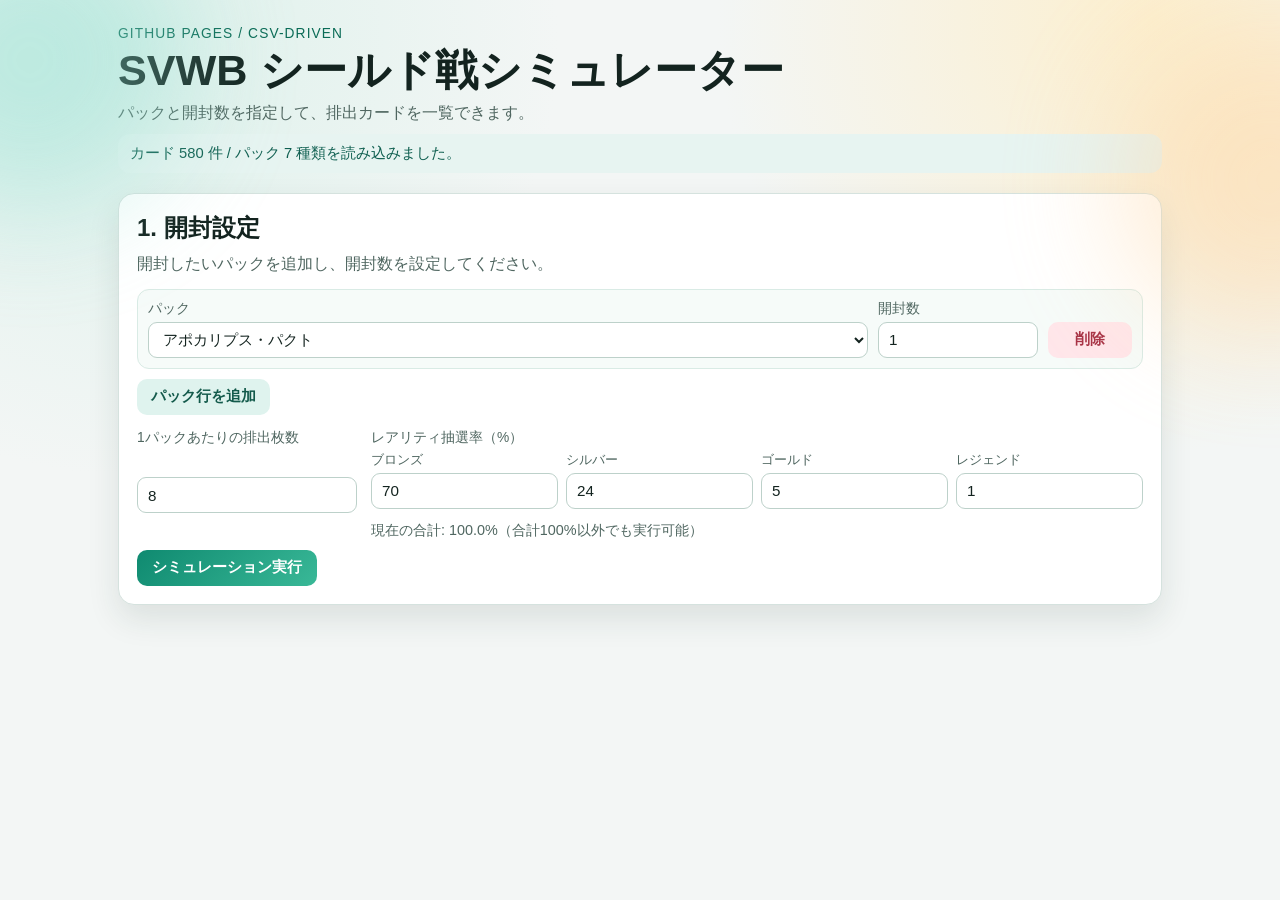
==== docs/index.html @ 07d59427 "feat: 排出カード一覧にクラス絞り込みとレアリティソートを追加" ====
<!doctype html>
<html lang="ja">
  <head>
    <meta charset="UTF-8" />
    <meta name="viewport" content="width=device-width, initial-scale=1.0" />
    <title>SVWB シールド戦シミュレーター</title>
    <link rel="stylesheet" href="./styles.css" />
  </head>
  <body>
    <div class="ambient ambient-left"></div>
    <div class="ambient ambient-right"></div>

    <main class="page">
      <header class="hero">
        <p class="hero-kicker">GitHub Pages / CSV-Driven</p>
        <h1>SVWB シールド戦シミュレーター</h1>
        <p class="hero-description">
          パックと開封数を指定して、排出カードを一覧できます。
        </p>
        <p id="dataStatus" class="status">カードデータを読み込み中...</p>
      </header>

      <section class="panel">
        <h2>1. 開封設定</h2>
        <p class="panel-description">
          開封したいパックを追加し、開封数を設定してください。
        </p>

        <div id="packRows" class="pack-rows"></div>
        <div class="pack-actions">
          <button id="addPackRow" type="button" class="secondary-btn">パック行を追加</button>
        </div>

        <div class="config-grid">
          <label class="field">
            <span>1パックあたりの排出枚数</span>
            <input id="cardsPerPack" type="number" min="1" max="20" step="1" value="8" />
          </label>
          <div class="field">
            <span>レアリティ抽選率（%）</span>
            <div class="rate-grid">
              <label>ブロンズ<input id="rateBronze" type="number" min="0" step="0.1" value="70" /></label>
              <label>シルバー<input id="rateSilver" type="number" min="0" step="0.1" value="24" /></label>
              <label>ゴールド<input id="rateGold" type="number" min="0" step="0.1" value="5" /></label>
              <label>レジェンド<input id="rateLegend" type="number" min="0" step="0.1" value="1" /></label>
            </div>
            <p id="rateHint" class="help-text"></p>
          </div>
        </div>

        <div class="simulate-actions">
          <button id="simulateButton" type="button" class="primary-btn">シミュレーション実行</button>
        </div>
        <p id="errorMessage" class="error-text" hidden></p>
      </section>

      <section id="resultsSection" class="panel" hidden>
        <h2>2. 排出結果</h2>
        <div class="stats">
          <div class="stat-card">
            <div class="stat-label">開封パック総数</div>
            <div id="totalOpenedPacks" class="stat-value">0</div>
          </div>
          <div class="stat-card">
            <div class="stat-label">排出カード総数</div>
            <div id="totalDrawnCards" class="stat-value">0</div>
          </div>
          <div class="stat-card">
            <div class="stat-label">ユニークカード数</div>
            <div id="uniqueDrawnCards" class="stat-value">0</div>
          </div>
        </div>

        <div class="summary-grid">
          <article class="summary-card">
            <h3>パック別</h3>
            <table>
              <thead>
                <tr><th>パック</th><th>枚数</th></tr>
              </thead>
              <tbody id="packSummaryBody"></tbody>
            </table>
          </article>
          <article class="summary-card">
            <h3>クラス別</h3>
            <table>
              <thead>
                <tr><th>クラス</th><th>枚数</th></tr>
              </thead>
              <tbody id="classSummaryBody"></tbody>
            </table>
          </article>
          <article class="summary-card">
            <h3>レアリティ別</h3>
            <table>
              <thead>
                <tr><th>レアリティ</th><th>枚数</th></tr>
              </thead>
              <tbody id="raritySummaryBody"></tbody>
            </table>
          </article>
        </div>

        <h3>排出カード一覧（集計）</h3>
        <div class="result-toolbar">
          <label class="field">
            <span>クラス絞り込み</span>
            <select id="resultClassFilter">
              <option value="">全クラス</option>
              <option value="エルフ">エルフ + ニュートラル</option>
              <option value="ロイヤル">ロイヤル + ニュートラル</option>
              <option value="ウィッチ">ウィッチ + ニュートラル</option>
              <option value="ドラゴン">ドラゴン + ニュートラル</option>
              <option value="ナイトメア">ナイトメア + ニュートラル</option>
              <option value="ビショップ">ビショップ + ニュートラル</option>
              <option value="ネメシス">ネメシス + ニュートラル</option>
            </select>
          </label>
          <label class="field">
            <span>レアリティソート</span>
            <select id="resultRaritySort">
              <option value="">既定（枚数順）</option>
              <option value="desc">高い順（レジェンド → ブロンズ）</option>
              <option value="asc">低い順（ブロンズ → レジェンド）</option>
            </select>
          </label>
        </div>
        <p class="help-text result-help">ニュートラルは単体では絞り込めず、各クラス絞り込み時に一緒に表示します。</p>
        <div class="table-wrap">
          <table class="result-table">
            <thead>
              <tr>
                <th>枚数</th>
                <th>パック名</th>
                <th>カード名</th>
                <th>クラス</th>
                <th>レアリティ</th>
              </tr>
            </thead>
            <tbody id="resultTableBody"></tbody>
          </table>
        </div>
      </section>
    </main>

    <template id="packRowTemplate">
      <div class="pack-row">
        <label class="field pack-name">
          <span>パック</span>
          <select class="pack-select"></select>
        </label>
        <label class="field pack-count">
          <span>開封数</span>
          <input class="pack-count-input" type="number" min="0" step="1" value="1" />
        </label>
        <button type="button" class="danger-btn remove-pack-row">削除</button>
      </div>
    </template>

    <script src="./app.js" defer></script>
  </body>
</html>
---- docs/styles.css ----
:root {
  --bg: #f3f6f5;
  --ink: #13231f;
  --ink-soft: #4f6660;
  --panel: #ffffff;
  --border: #d5e2de;
  --accent: #0f8a70;
  --accent-strong: #0a6b56;
  --warning: #a85d00;
  --danger: #a83245;
  --shadow: 0 14px 32px rgba(23, 57, 50, 0.11);
  --class-elf-bg: #e7f6e8;
  --class-royal-bg: #fff8d9;
  --class-witch-bg: #e5f0ff;
  --class-dragon-bg: #ffefdc;
  --class-nightmare-bg: #ffe5e5;
  --class-bishop-bg: #fafafa;
  --class-nemesis-bg: #e2f8ff;
  --class-neutral-bg: #ececec;
}

*,
*::before,
*::after {
  box-sizing: border-box;
}

body {
  margin: 0;
  min-height: 100vh;
  background: radial-gradient(circle at 10% 5%, #ddf1eb 0%, transparent 30%),
    radial-gradient(circle at 90% 2%, #fcefcf 0%, transparent 30%), var(--bg);
  color: var(--ink);
  font-family: "Hiragino Sans", "Hiragino Kaku Gothic ProN", "Noto Sans JP", sans-serif;
}

.ambient {
  position: fixed;
  width: 300px;
  height: 300px;
  border-radius: 50%;
  filter: blur(60px);
  opacity: 0.45;
  pointer-events: none;
}

.ambient-left {
  left: -120px;
  top: -90px;
  background: #91e0d1;
}

.ambient-right {
  right: -140px;
  top: 30px;
  background: #ffd49f;
}

.page {
  max-width: 1080px;
  margin: 0 auto;
  padding: 26px 18px 54px;
}

.hero {
  margin-bottom: 20px;
}

.hero-kicker {
  margin: 0;
  color: var(--accent-strong);
  font-size: 0.86rem;
  letter-spacing: 0.08em;
  text-transform: uppercase;
}

.hero h1 {
  margin: 6px 0 8px;
  font-size: clamp(1.8rem, 4vw, 2.7rem);
  line-height: 1.1;
}

.hero-description {
  margin: 0 0 10px;
  color: var(--ink-soft);
}

.status {
  margin: 0;
  padding: 10px 12px;
  border-radius: 12px;
  font-size: 0.92rem;
  background: #e7f4f1;
  color: #0f5f50;
}

.status.error {
  background: #fdeced;
  color: #912639;
}

.panel {
  background: var(--panel);
  border: 1px solid var(--border);
  border-radius: 16px;
  box-shadow: var(--shadow);
  padding: 18px;
  margin-bottom: 18px;
}

.panel h2,
.panel h3 {
  margin: 0 0 10px;
}

.panel-description {
  margin: 0 0 14px;
  color: var(--ink-soft);
}

.pack-rows {
  display: grid;
  gap: 10px;
}

.pack-row {
  display: grid;
  gap: 10px;
  grid-template-columns: 1fr 160px 84px;
  align-items: end;
  background: #f6fbf9;
  border: 1px solid #d9ebe5;
  border-radius: 12px;
  padding: 10px;
}

.field {
  display: grid;
  gap: 4px;
  font-size: 0.86rem;
}

.field > span {
  color: var(--ink-soft);
}

select,
input {
  width: 100%;
  border: 1px solid #bdd1ca;
  border-radius: 9px;
  height: 36px;
  padding: 0 10px;
  font-size: 0.95rem;
  color: var(--ink);
  background: #fff;
}

select:focus,
input:focus,
button:focus {
  outline: 2px solid #4ec2a9;
  outline-offset: 1px;
}

.pack-actions,
.simulate-actions {
  margin-top: 10px;
}

.config-grid {
  margin-top: 14px;
  display: grid;
  gap: 14px;
  grid-template-columns: 220px 1fr;
}

.rate-grid {
  display: grid;
  gap: 8px;
  grid-template-columns: repeat(4, minmax(120px, 1fr));
}

.rate-grid label {
  display: grid;
  gap: 4px;
  font-size: 0.84rem;
  color: var(--ink-soft);
}

.help-text {
  margin: 8px 0 0;
  color: var(--ink-soft);
  font-size: 0.9rem;
}

button {
  border: 0;
  border-radius: 10px;
  height: 36px;
  font-size: 0.92rem;
  font-weight: 700;
  cursor: pointer;
}

.primary-btn {
  background: linear-gradient(135deg, var(--accent), #39b897);
  color: #fff;
  min-width: 180px;
}

.secondary-btn {
  background: #dff3ee;
  color: #135a4b;
  padding: 0 14px;
}

.danger-btn {
  background: #ffe6ea;
  color: var(--danger);
}

.error-text {
  margin: 10px 0 0;
  color: var(--danger);
}

.stats {
  display: grid;
  gap: 10px;
  grid-template-columns: repeat(3, 1fr);
  margin-bottom: 12px;
}

.stat-card {
  border: 1px solid #d8e4e0;
  border-radius: 12px;
  padding: 10px;
  background: #f8fcfb;
}

.stat-label {
  color: var(--ink-soft);
  font-size: 0.82rem;
}

.stat-value {
  margin-top: 6px;
  font-size: 1.5rem;
  font-weight: 800;
}

.summary-grid {
  display: grid;
  gap: 10px;
  grid-template-columns: repeat(3, 1fr);
  margin-bottom: 12px;
}

.summary-card {
  border: 1px solid #d8e4e0;
  border-radius: 12px;
  background: #fff;
  padding: 10px;
}

.result-toolbar {
  display: grid;
  gap: 10px;
  grid-template-columns: repeat(2, minmax(220px, 1fr));
  margin: 8px 0 0;
}

.result-help {
  margin: 8px 0 10px;
}

table {
  width: 100%;
  border-collapse: collapse;
  table-layout: fixed;
}

th,
td {
  border-bottom: 1px solid #e7eeeb;
  padding: 7px 6px;
  text-align: left;
  font-size: 0.85rem;
  word-break: break-word;
}

th {
  color: var(--ink-soft);
  font-weight: 700;
}

.class-color-cell {
  font-weight: 600;
}

.class-color-elf {
  background: var(--class-elf-bg);
}

.class-color-royal {
  background: var(--class-royal-bg);
}

.class-color-witch {
  background: var(--class-witch-bg);
}

.class-color-dragon {
  background: var(--class-dragon-bg);
}

.class-color-nightmare {
  background: var(--class-nightmare-bg);
}

.class-color-bishop {
  background: var(--class-bishop-bg);
}

.class-color-nemesis {
  background: var(--class-nemesis-bg);
}

.class-color-neutral {
  background: var(--class-neutral-bg);
}

.table-wrap {
  overflow-x: auto;
  border: 1px solid #d8e4e0;
  border-radius: 12px;
}

.result-table {
  min-width: 700px;
}

@media (max-width: 960px) {
  .config-grid,
  .summary-grid,
  .stats {
    grid-template-columns: 1fr;
  }

  .rate-grid {
    grid-template-columns: repeat(2, minmax(120px, 1fr));
  }
}

@media (max-width: 700px) {
  .pack-row {
    grid-template-columns: 1fr;
  }

  .result-toolbar {
    grid-template-columns: 1fr;
  }

  .page {
    padding: 18px 12px 40px;
  }
}
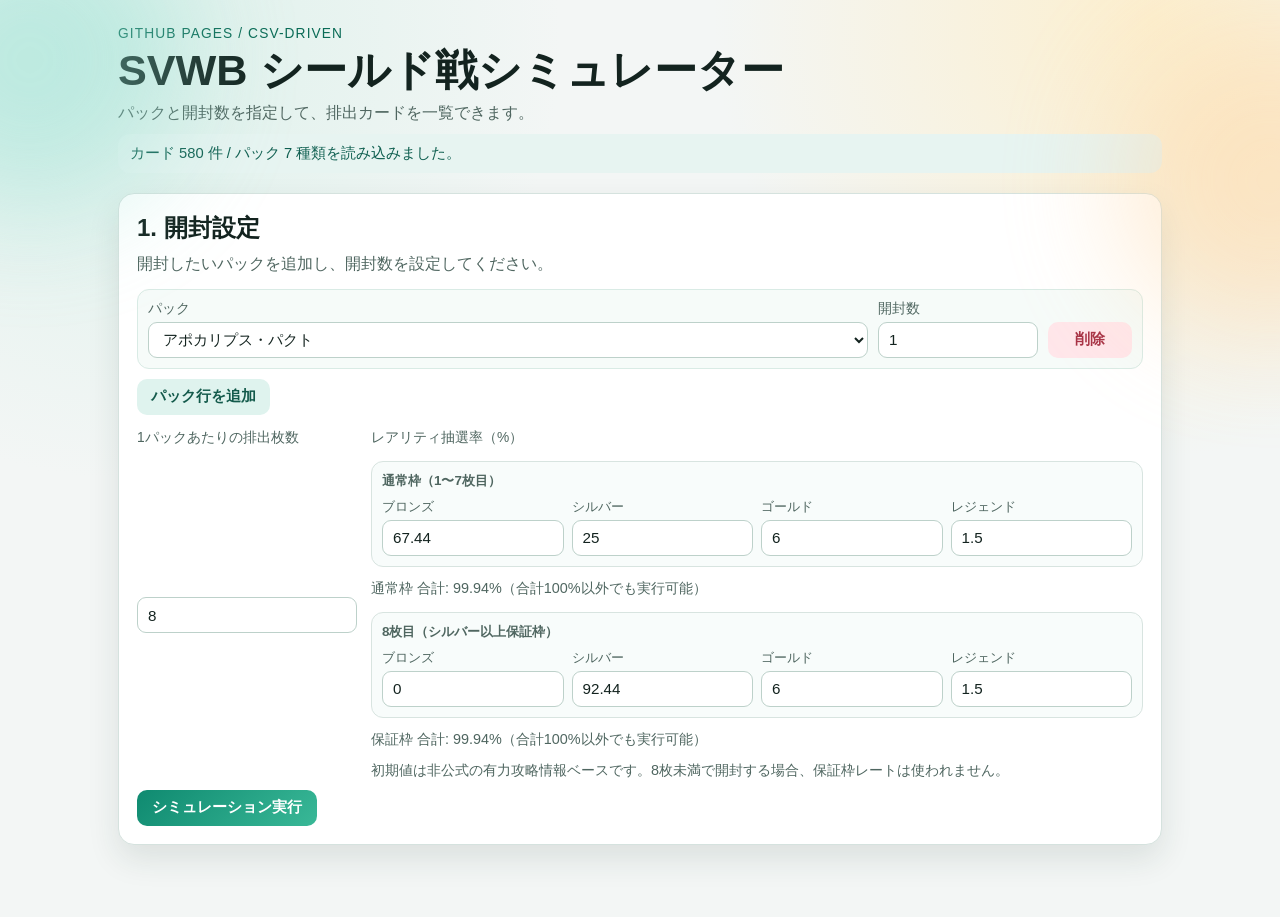
==== commit b1a6e789: "Update simulator rates for normal and guaranteed slots" ====
--- a/docs/index.html
+++ b/docs/index.html
@@ -38,13 +38,51 @@
           </label>
           <div class="field">
             <span>レアリティ抽選率（%）</span>
-            <div class="rate-grid">
-              <label>ブロンズ<input id="rateBronze" type="number" min="0" step="0.1" value="70" /></label>
-              <label>シルバー<input id="rateSilver" type="number" min="0" step="0.1" value="24" /></label>
-              <label>ゴールド<input id="rateGold" type="number" min="0" step="0.1" value="5" /></label>
-              <label>レジェンド<input id="rateLegend" type="number" min="0" step="0.1" value="1" /></label>
+            <div class="rate-block">
+              <p class="rate-block-title">通常枠（1〜7枚目）</p>
+              <div class="rate-grid">
+                <label
+                  >ブロンズ<input id="rateNormalBronze" type="number" min="0" step="0.01" value="67.44"
+                /></label>
+                <label
+                  >シルバー<input id="rateNormalSilver" type="number" min="0" step="0.01" value="25"
+                /></label>
+                <label
+                  >ゴールド<input id="rateNormalGold" type="number" min="0" step="0.01" value="6"
+                /></label>
+                <label
+                  >レジェンド<input id="rateNormalLegend" type="number" min="0" step="0.01" value="1.5"
+                /></label>
+              </div>
             </div>
-            <p id="rateHint" class="help-text"></p>
+            <p id="rateHintNormal" class="help-text"></p>
+
+            <div class="rate-block">
+              <p class="rate-block-title">8枚目（シルバー以上保証枠）</p>
+              <div class="rate-grid">
+                <label
+                  >ブロンズ<input id="rateGuaranteedBronze" type="number" min="0" step="0.01" value="0"
+                /></label>
+                <label
+                  >シルバー<input id="rateGuaranteedSilver" type="number" min="0" step="0.01" value="92.44"
+                /></label>
+                <label
+                  >ゴールド<input id="rateGuaranteedGold" type="number" min="0" step="0.01" value="6"
+                /></label>
+                <label
+                  >レジェンド<input
+                    id="rateGuaranteedLegend"
+                    type="number"
+                    min="0"
+                    step="0.01"
+                    value="1.5"
+                /></label>
+              </div>
+            </div>
+            <p id="rateHintGuaranteed" class="help-text"></p>
+            <p class="help-text">
+              初期値は非公式の有力攻略情報ベースです。8枚未満で開封する場合、保証枠レートは使われません。
+            </p>
           </div>
         </div>
 
--- a/docs/styles.css
+++ b/docs/styles.css
@@ -181,6 +181,21 @@
   grid-template-columns: repeat(4, minmax(120px, 1fr));
 }
 
+.rate-block {
+  margin-top: 10px;
+  padding: 10px;
+  border: 1px solid #d8e4e0;
+  border-radius: 12px;
+  background: #f8fcfb;
+}
+
+.rate-block-title {
+  margin: 0 0 8px;
+  font-size: 0.84rem;
+  font-weight: 700;
+  color: var(--ink-soft);
+}
+
 .rate-grid label {
   display: grid;
   gap: 4px;
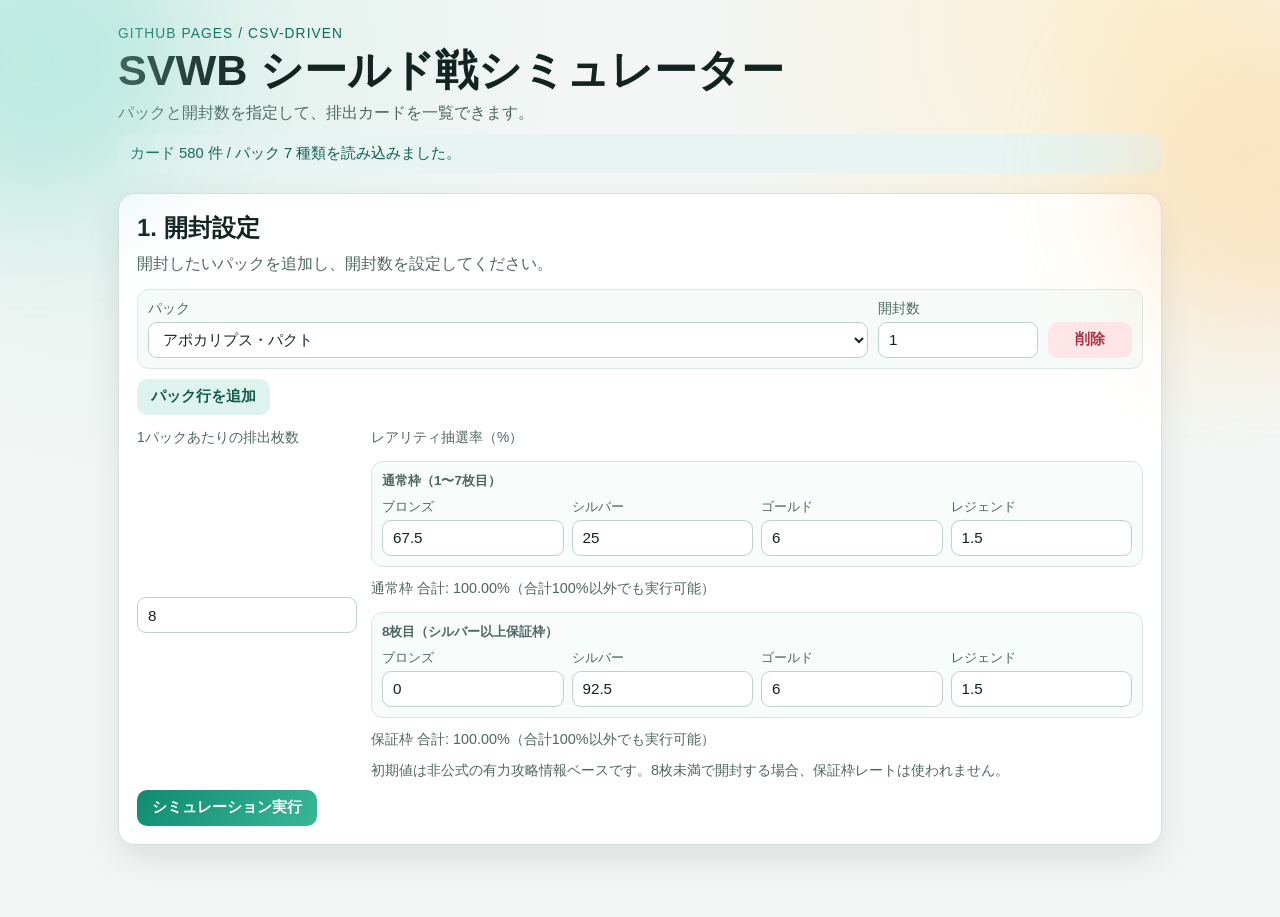
==== commit 7ea1b73d: "fix: assetsにキャッシュバスターを付与" ====
--- a/docs/index.html
+++ b/docs/index.html
@@ -4,7 +4,7 @@
     <meta charset="UTF-8" />
     <meta name="viewport" content="width=device-width, initial-scale=1.0" />
     <title>SVWB シールド戦シミュレーター</title>
-    <link rel="stylesheet" href="./styles.css" />
+    <link rel="stylesheet" href="./styles.css?v=20260421b" />
   </head>
   <body>
     <div class="ambient ambient-left"></div>
@@ -42,7 +42,7 @@
               <p class="rate-block-title">通常枠（1〜7枚目）</p>
               <div class="rate-grid">
                 <label
-                  >ブロンズ<input id="rateNormalBronze" type="number" min="0" step="0.01" value="67.44"
+                  >ブロンズ<input id="rateNormalBronze" type="number" min="0" step="0.01" value="67.5"
                 /></label>
                 <label
                   >シルバー<input id="rateNormalSilver" type="number" min="0" step="0.01" value="25"
@@ -64,7 +64,7 @@
                   >ブロンズ<input id="rateGuaranteedBronze" type="number" min="0" step="0.01" value="0"
                 /></label>
                 <label
-                  >シルバー<input id="rateGuaranteedSilver" type="number" min="0" step="0.01" value="92.44"
+                  >シルバー<input id="rateGuaranteedSilver" type="number" min="0" step="0.01" value="92.5"
                 /></label>
                 <label
                   >ゴールド<input id="rateGuaranteedGold" type="number" min="0" step="0.01" value="6"
@@ -195,6 +195,6 @@
       </div>
     </template>
 
-    <script src="./app.js" defer></script>
+    <script src="./app.js?v=20260421b" defer></script>
   </body>
 </html>
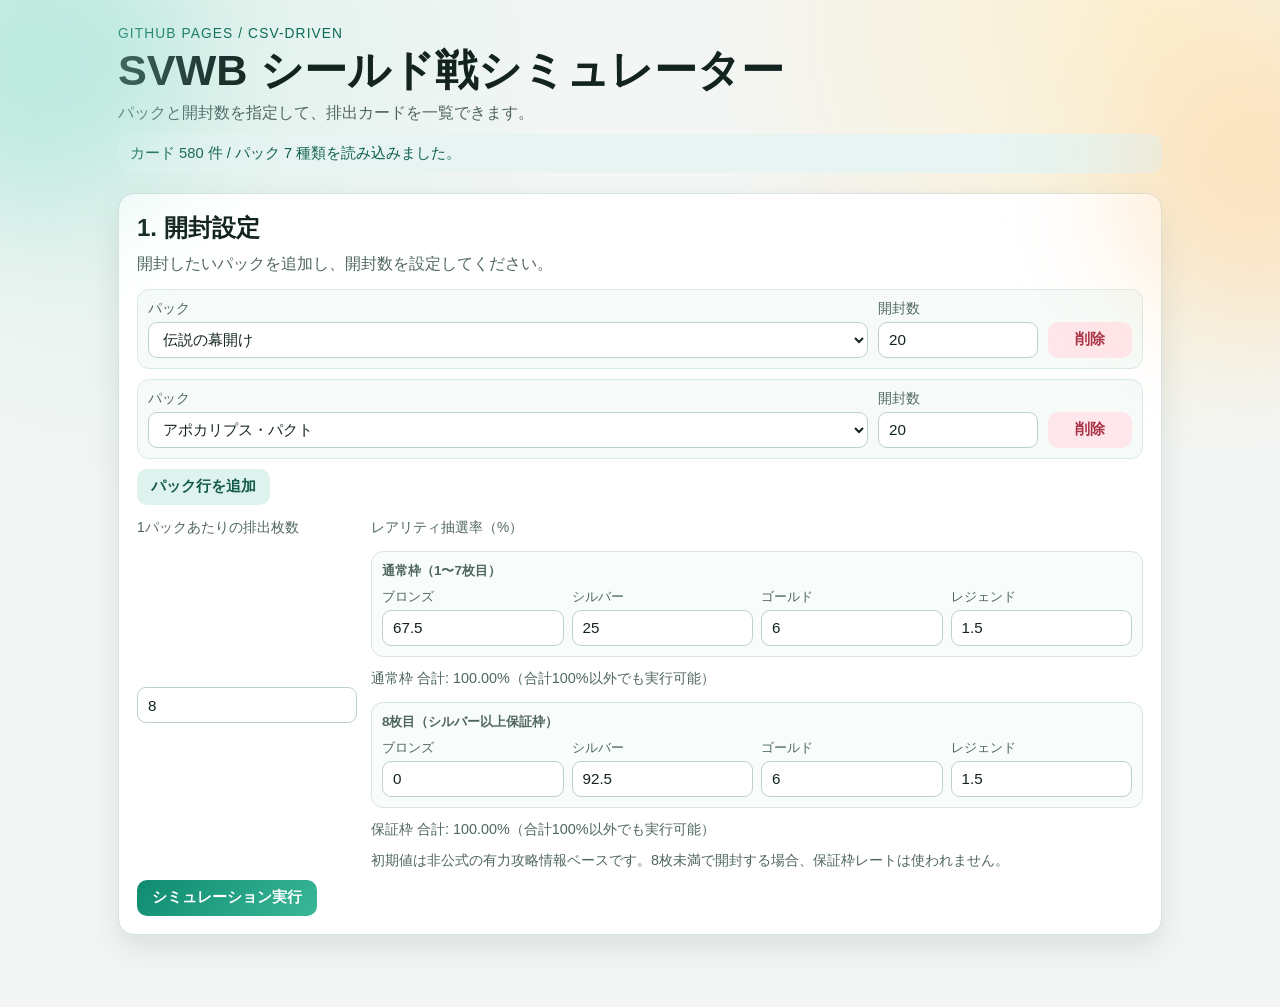
==== commit dad39727: "Add official card detail links to CSV and simulator UI" ====
--- a/docs/index.html
+++ b/docs/index.html
@@ -4,7 +4,7 @@
     <meta charset="UTF-8" />
     <meta name="viewport" content="width=device-width, initial-scale=1.0" />
     <title>SVWB シールド戦シミュレーター</title>
-    <link rel="stylesheet" href="./styles.css?v=20260421b" />
+    <link rel="stylesheet" href="./styles.css?v=20260421c" />
   </head>
   <body>
     <div class="ambient ambient-left"></div>
@@ -195,6 +195,6 @@
       </div>
     </template>
 
-    <script src="./app.js?v=20260421b" defer></script>
+    <script src="./app.js?v=20260421c" defer></script>
   </body>
 </html>
--- a/docs/styles.css
+++ b/docs/styles.css
@@ -310,6 +310,16 @@
   font-weight: 700;
 }
 
+.card-link {
+  color: var(--accent-strong);
+  text-decoration: underline;
+  text-underline-offset: 2px;
+}
+
+.card-link:hover {
+  color: var(--accent);
+}
+
 .class-color-cell {
   font-weight: 600;
 }
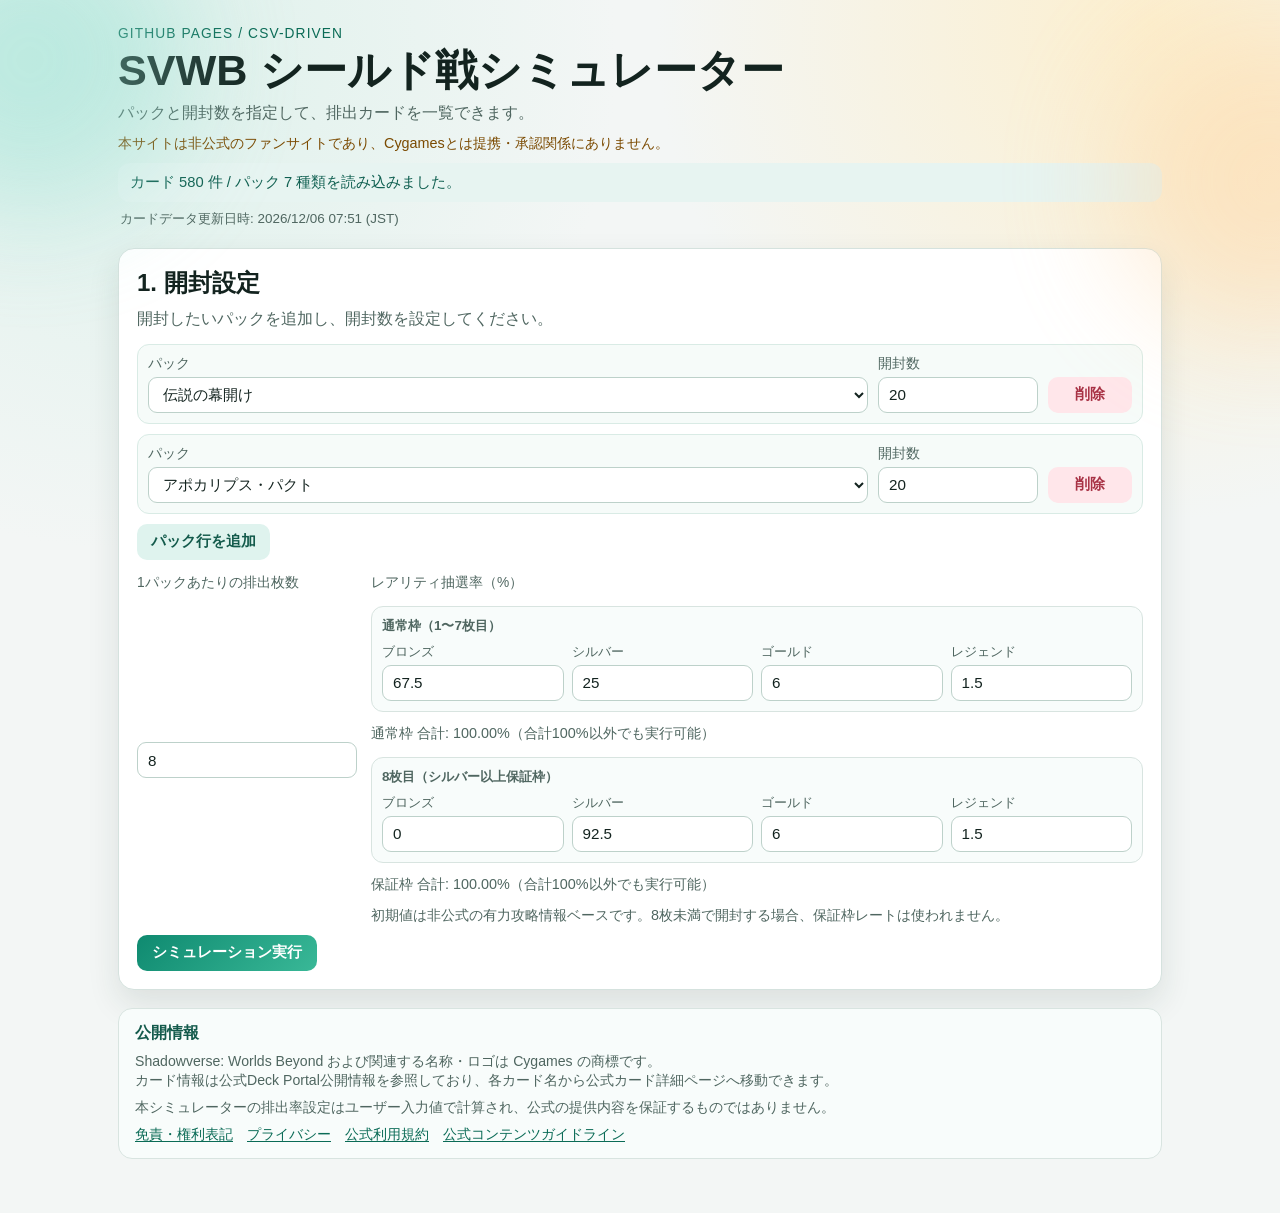
==== commit 5f9484a3: "Harden public-release setup for GitHub Pages" ====
--- a/docs/index.html
+++ b/docs/index.html
@@ -4,7 +4,12 @@
     <meta charset="UTF-8" />
     <meta name="viewport" content="width=device-width, initial-scale=1.0" />
     <title>SVWB シールド戦シミュレーター</title>
-    <link rel="stylesheet" href="./styles.css?v=20260421c" />
+    <meta
+      name="description"
+      content="SVWBのパック開封をシミュレーションできる非公式ファンサイトです。"
+    />
+    <meta name="robots" content="index,follow" />
+    <link rel="stylesheet" href="./styles.css?v=20260421d" />
   </head>
   <body>
     <div class="ambient ambient-left"></div>
@@ -17,7 +22,11 @@
         <p class="hero-description">
           パックと開封数を指定して、排出カードを一覧できます。
         </p>
+        <p class="hero-note">
+          本サイトは非公式のファンサイトであり、Cygamesとは提携・承認関係にありません。
+        </p>
         <p id="dataStatus" class="status">カードデータを読み込み中...</p>
+        <p id="dataUpdatedAt" class="status-sub">カードデータ更新日時を確認中...</p>
       </header>
 
       <section class="panel">
@@ -179,6 +188,30 @@
           </table>
         </div>
       </section>
+
+      <footer class="site-footer" aria-label="サイト情報">
+        <p class="site-footer-title">公開情報</p>
+        <p class="site-footer-text">
+          Shadowverse: Worlds Beyond および関連する名称・ロゴは Cygames の商標です。<br />
+          カード情報は公式Deck Portal公開情報を参照しており、各カード名から公式カード詳細ページへ移動できます。
+        </p>
+        <p class="site-footer-text">
+          本シミュレーターの排出率設定はユーザー入力値で計算され、公式の提供内容を保証するものではありません。
+        </p>
+        <nav class="site-footer-links" aria-label="法務リンク">
+          <a href="./legal.html">免責・権利表記</a>
+          <a href="./privacy.html">プライバシー</a>
+          <a href="https://shadowverse-wb.com/ja/terms/" target="_blank" rel="noopener noreferrer"
+            >公式利用規約</a
+          >
+          <a
+            href="https://shadowverse-wb.com/ja/guideline/"
+            target="_blank"
+            rel="noopener noreferrer"
+            >公式コンテンツガイドライン</a
+          >
+        </nav>
+      </footer>
     </main>
 
     <template id="packRowTemplate">
@@ -195,6 +228,6 @@
       </div>
     </template>
 
-    <script src="./app.js?v=20260421c" defer></script>
+    <script src="./app.js?v=20260421d" defer></script>
   </body>
 </html>
--- a/docs/styles.css
+++ b/docs/styles.css
@@ -85,6 +85,12 @@
   color: var(--ink-soft);
 }
 
+.hero-note {
+  margin: 0 0 10px;
+  color: #7b4a00;
+  font-size: 0.9rem;
+}
+
 .status {
   margin: 0;
   padding: 10px 12px;
@@ -97,6 +103,12 @@
 .status.error {
   background: #fdeced;
   color: #912639;
+}
+
+.status-sub {
+  margin: 8px 2px 0;
+  font-size: 0.84rem;
+  color: var(--ink-soft);
 }
 
 .panel {
@@ -366,6 +378,63 @@
   min-width: 700px;
 }
 
+.site-footer {
+  margin-top: 8px;
+  padding: 14px 16px;
+  border: 1px solid #d8e4e0;
+  border-radius: 14px;
+  background: #f8fcfb;
+}
+
+.site-footer-title {
+  margin: 0 0 8px;
+  font-weight: 700;
+  color: #135a4b;
+}
+
+.site-footer-text {
+  margin: 0 0 8px;
+  font-size: 0.88rem;
+  color: var(--ink-soft);
+}
+
+.site-footer-links {
+  display: flex;
+  flex-wrap: wrap;
+  gap: 10px 14px;
+}
+
+.site-footer-links a {
+  color: var(--accent-strong);
+  font-size: 0.9rem;
+  text-decoration: underline;
+  text-underline-offset: 2px;
+}
+
+.site-footer-links a:hover {
+  color: var(--accent);
+}
+
+.doc-title {
+  margin: 0 0 10px;
+}
+
+.doc-meta {
+  margin: 0 0 14px;
+  color: var(--ink-soft);
+  font-size: 0.9rem;
+}
+
+.doc-list {
+  margin: 0;
+  padding-left: 1.2rem;
+  color: var(--ink-soft);
+}
+
+.doc-list li + li {
+  margin-top: 6px;
+}
+
 @media (max-width: 960px) {
   .config-grid,
   .summary-grid,
@@ -390,4 +459,8 @@
   .page {
     padding: 18px 12px 40px;
   }
-}
+
+  .site-footer {
+    padding: 12px;
+  }
+}
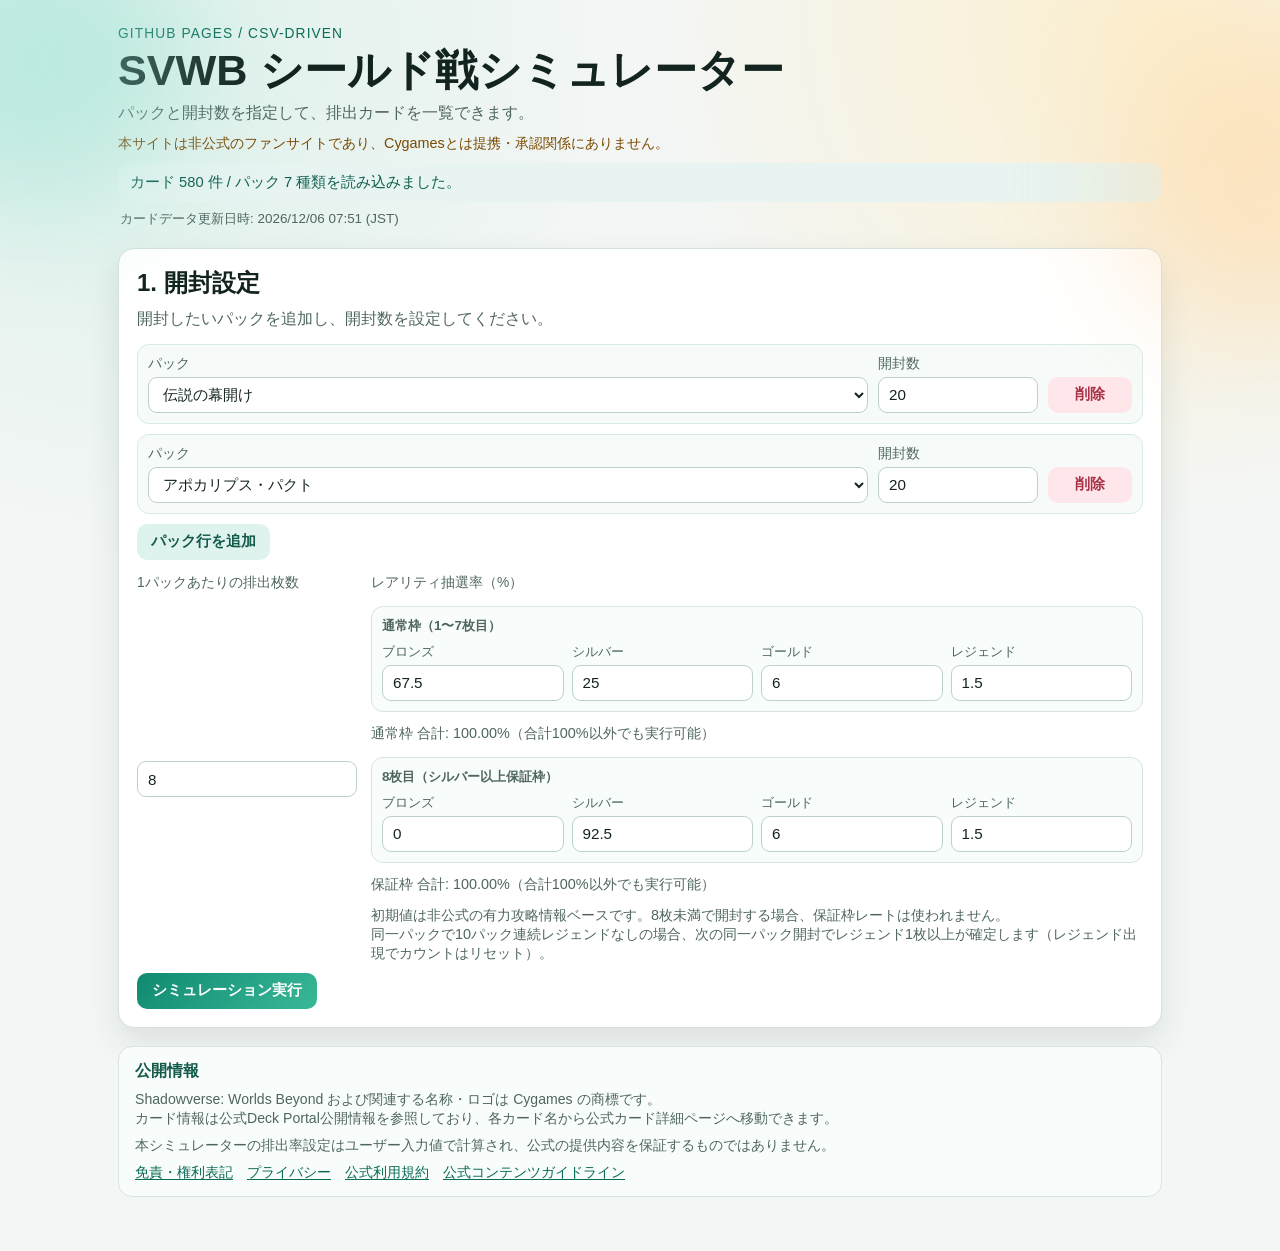
==== commit 2801b1f4: "feat: パック別10パック天井のレジェンド確定を実装" ====
--- a/docs/index.html
+++ b/docs/index.html
@@ -90,7 +90,8 @@
             </div>
             <p id="rateHintGuaranteed" class="help-text"></p>
             <p class="help-text">
-              初期値は非公式の有力攻略情報ベースです。8枚未満で開封する場合、保証枠レートは使われません。
+              初期値は非公式の有力攻略情報ベースです。8枚未満で開封する場合、保証枠レートは使われません。<br />
+              同一パックで10パック連続レジェンドなしの場合、次の同一パック開封でレジェンド1枚以上が確定します（レジェンド出現でカウントはリセット）。
             </p>
           </div>
         </div>
@@ -228,6 +229,6 @@
       </div>
     </template>
 
-    <script src="./app.js?v=20260421d" defer></script>
+    <script src="./app.js?v=20260422a" defer></script>
   </body>
 </html>
